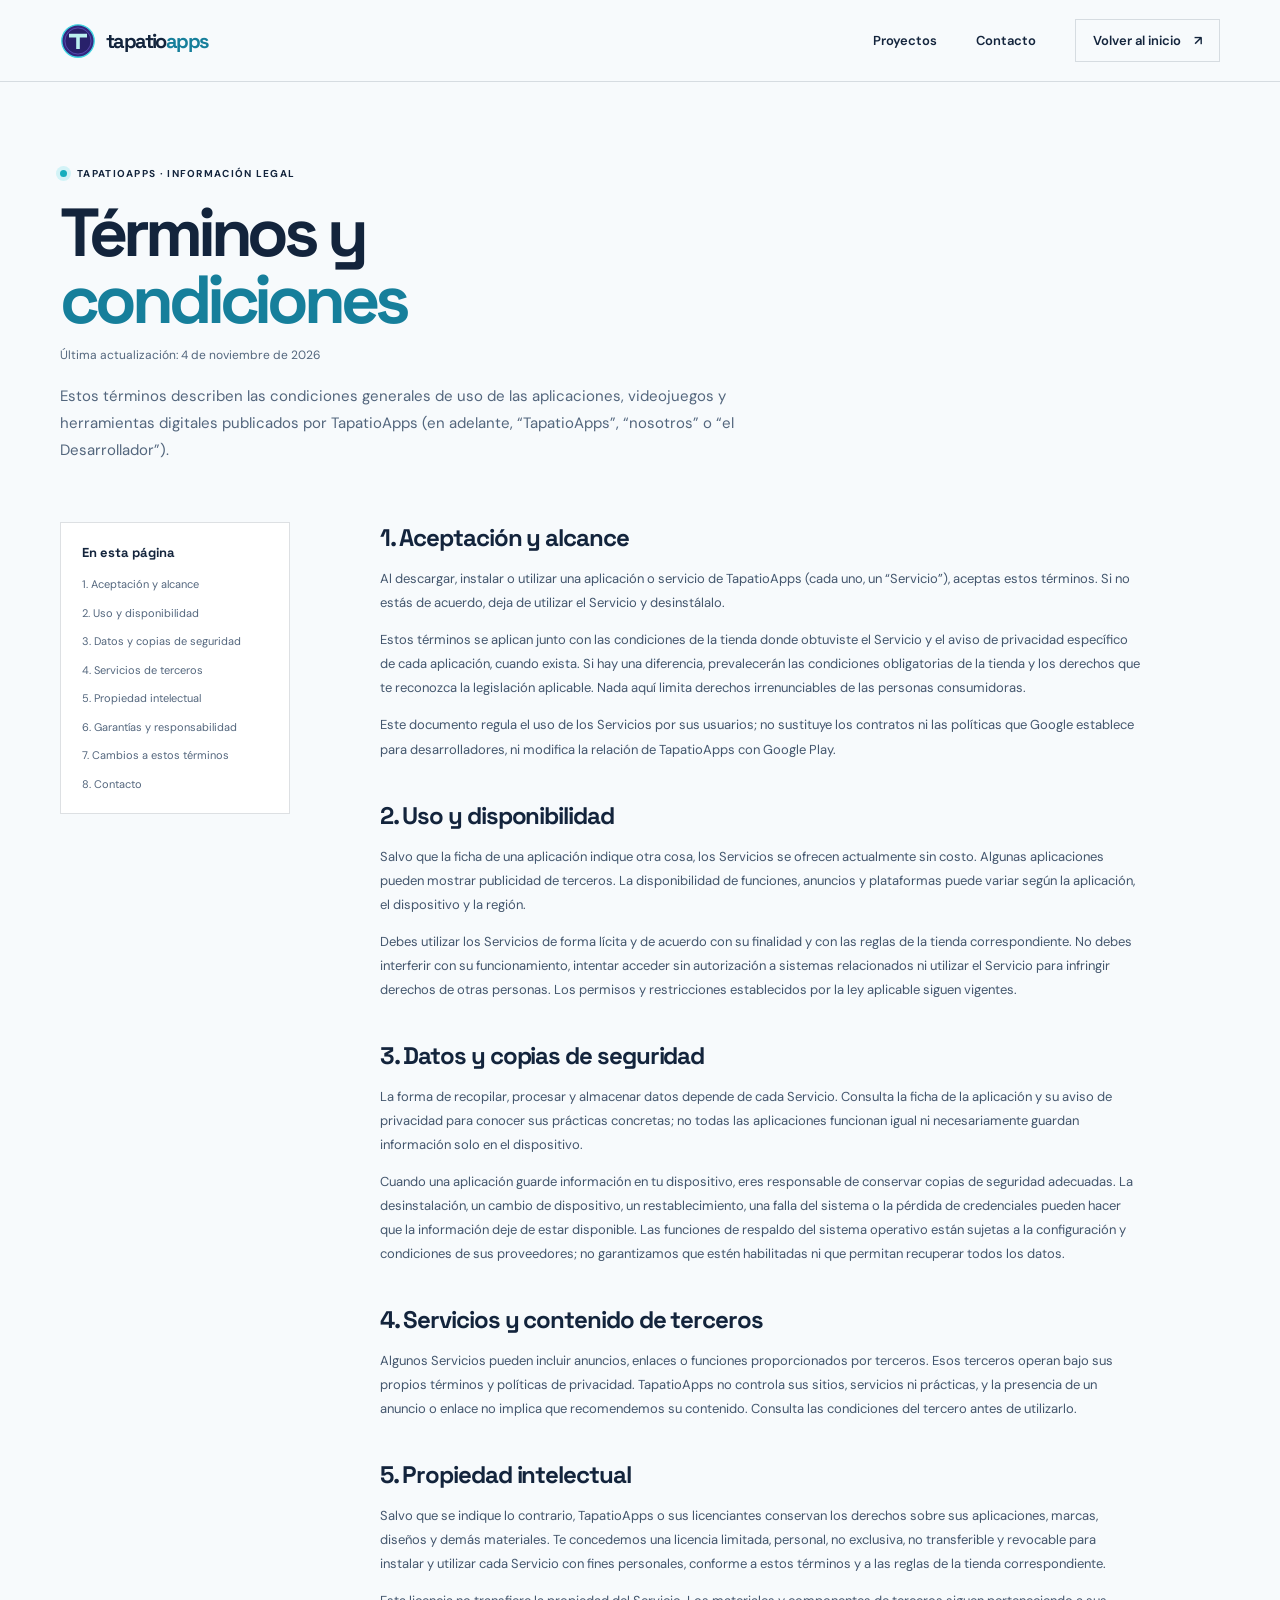
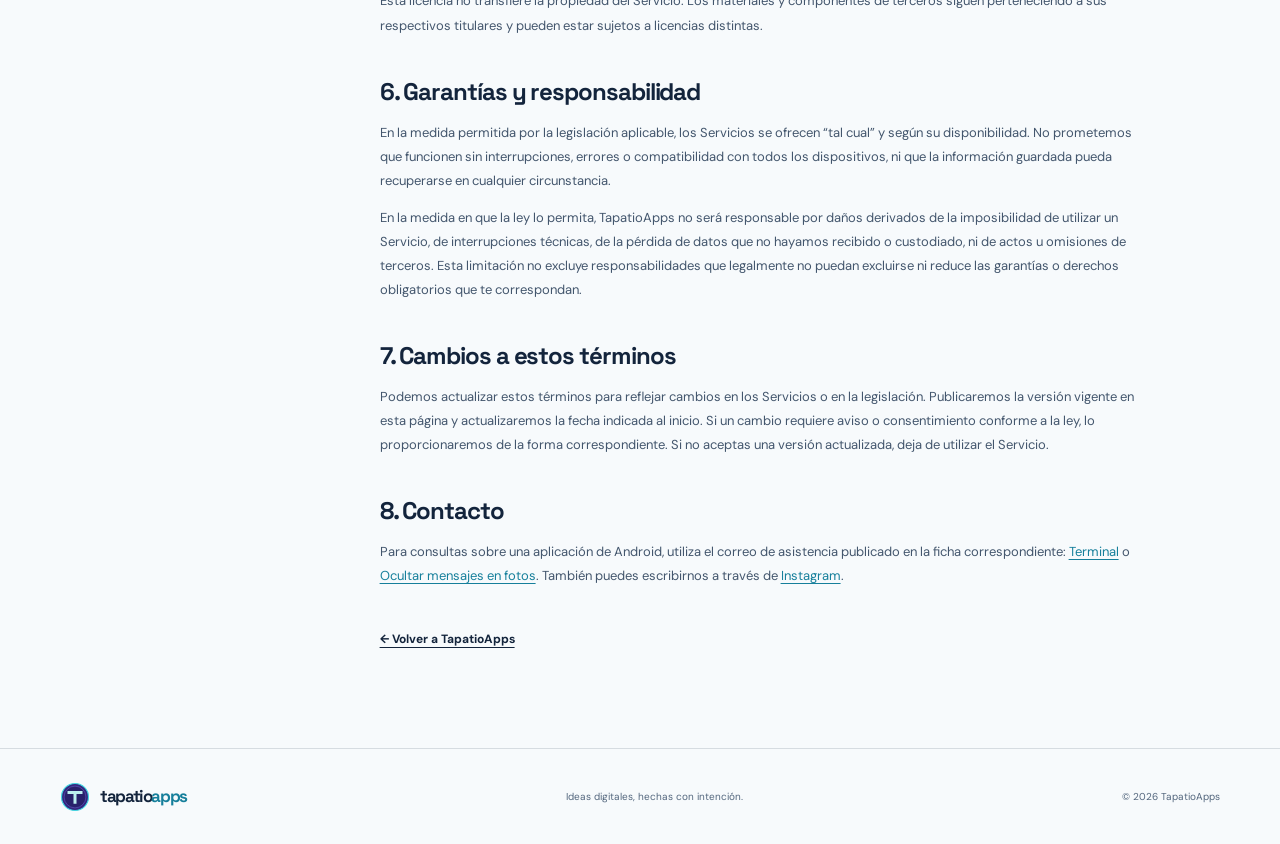
==== terminos.html @ 6501afbd "Terminos y Condiciones" ====
<!doctype html>
<html lang="es">
  <head>
    <meta charset="utf-8">
    <meta name="viewport" content="width=device-width, initial-scale=1">
    <meta name="theme-color" content="#13243c">
    <meta
      name="description"
      content="Términos y condiciones de las aplicaciones y servicios digitales de TapatioApps."
    >
    <title>Términos y condiciones — TapatioApps</title>
    <link rel="icon" type="image/png" sizes="96x96" href="/favicon-96.png">
    <link rel="icon" type="image/svg+xml" href="/favicon.svg">
    <link rel="icon" href="/favicon.ico" sizes="any">
    <link rel="preconnect" href="https://fonts.googleapis.com">
    <link rel="preconnect" href="https://fonts.gstatic.com" crossorigin>
    <link
      href="https://fonts.googleapis.com/css2?family=DM+Sans:wght@400;500;600;700&family=Space+Grotesk:wght@400;500;600;700&display=swap"
      rel="stylesheet"
    >
    <link rel="stylesheet" href="styles.css">
    <script src="script.js" defer></script>
  </head>
  <body>
    <a class="skip-link" href="#contenido">Saltar al contenido</a>
    <header class="site-header">
      <div class="container header-inner">
        <a class="brand" href="index.html" aria-label="TapatioApps, inicio">
          <span class="brand-mark" aria-hidden="true">
            <svg viewBox="0 0 40 40" fill="none">
              <circle cx="20" cy="20" r="18" fill="#33277f" stroke="#42d8e2" stroke-width="1.5"/>
              <circle cx="20" cy="20" r="14.5" fill="#28216b" stroke="#7666d5" stroke-opacity=".65"/>
              <path d="M10 12h20v4h-8v13h-4V16h-8z" fill="#bceff0"/>
            </svg>
          </span>
          <span class="brand-name">tapatio<span>apps</span></span>
        </a>
        <button
          class="menu-toggle"
          type="button"
          aria-expanded="false"
          aria-controls="primary-navigation"
          aria-label="Abrir menú"
        >
          <span></span><span></span>
        </button>
        <nav class="navigation" id="primary-navigation" aria-label="Navegación principal">
          <a href="index.html#proyectos">Proyectos</a>
          <a href="index.html#contacto">Contacto</a>
          <a class="nav-cta" href="index.html">Volver al inicio <span aria-hidden="true">↗</span></a>
        </nav>
      </div>
    </header>

    <main id="contenido" class="terms-main container">
      <header class="terms-heading">
        <p class="eyebrow"><span class="status-dot"></span> TAPATIOAPPS · INFORMACIÓN LEGAL</p>
        <h1>Términos y <span>condiciones</span></h1>
        <p class="terms-updated">Última actualización: 4 de noviembre de 2026</p>
        <p class="terms-intro">
          Estos términos describen las condiciones generales de uso de las aplicaciones,
          videojuegos y herramientas digitales publicados por TapatioApps (en adelante,
          “TapatioApps”, “nosotros” o “el Desarrollador”).
        </p>
      </header>

      <div class="terms-layout">
        <nav class="terms-toc" aria-label="Contenido de los términos">
          <p>En esta página</p>
          <a href="#aceptacion">1. Aceptación y alcance</a>
          <a href="#uso">2. Uso y disponibilidad</a>
          <a href="#datos">3. Datos y copias de seguridad</a>
          <a href="#terceros">4. Servicios de terceros</a>
          <a href="#propiedad">5. Propiedad intelectual</a>
          <a href="#garantias">6. Garantías y responsabilidad</a>
          <a href="#cambios">7. Cambios a estos términos</a>
          <a href="#contacto">8. Contacto</a>
        </nav>

        <article class="terms-content">
          <section id="aceptacion">
            <h2>1. Aceptación y alcance</h2>
            <p>
              Al descargar, instalar o utilizar una aplicación o servicio de TapatioApps
              (cada uno, un “Servicio”), aceptas estos términos. Si no estás de acuerdo,
              deja de utilizar el Servicio y desinstálalo.
            </p>
            <p>
              Estos términos se aplican junto con las condiciones de la tienda donde obtuviste
              el Servicio y el aviso de privacidad específico de cada aplicación, cuando exista.
              Si hay una diferencia, prevalecerán las condiciones obligatorias de la tienda y
              los derechos que te reconozca la legislación aplicable. Nada aquí limita derechos
              irrenunciables de las personas consumidoras.
            </p>
            <p>
              Este documento regula el uso de los Servicios por sus usuarios; no sustituye los
              contratos ni las políticas que Google establece para desarrolladores, ni modifica
              la relación de TapatioApps con Google Play.
            </p>
          </section>

          <section id="uso">
            <h2>2. Uso y disponibilidad</h2>
            <p>
              Salvo que la ficha de una aplicación indique otra cosa, los Servicios se ofrecen
              actualmente sin costo. Algunas aplicaciones pueden mostrar publicidad de terceros.
              La disponibilidad de funciones, anuncios y plataformas puede variar según la
              aplicación, el dispositivo y la región.
            </p>
            <p>
              Debes utilizar los Servicios de forma lícita y de acuerdo con su finalidad y con
              las reglas de la tienda correspondiente. No debes interferir con su funcionamiento,
              intentar acceder sin autorización a sistemas relacionados ni utilizar el Servicio
              para infringir derechos de otras personas. Los permisos y restricciones establecidos
              por la ley aplicable siguen vigentes.
            </p>
          </section>

          <section id="datos">
            <h2>3. Datos y copias de seguridad</h2>
            <p>
              La forma de recopilar, procesar y almacenar datos depende de cada Servicio. Consulta
              la ficha de la aplicación y su aviso de privacidad para conocer sus prácticas
              concretas; no todas las aplicaciones funcionan igual ni necesariamente guardan
              información solo en el dispositivo.
            </p>
            <p>
              Cuando una aplicación guarde información en tu dispositivo, eres responsable de
              conservar copias de seguridad adecuadas. La desinstalación, un cambio de dispositivo,
              un restablecimiento, una falla del sistema o la pérdida de credenciales pueden hacer
              que la información deje de estar disponible. Las funciones de respaldo del sistema
              operativo están sujetas a la configuración y condiciones de sus proveedores; no
              garantizamos que estén habilitadas ni que permitan recuperar todos los datos.
            </p>
          </section>

          <section id="terceros">
            <h2>4. Servicios y contenido de terceros</h2>
            <p>
              Algunos Servicios pueden incluir anuncios, enlaces o funciones proporcionados por
              terceros. Esos terceros operan bajo sus propios términos y políticas de privacidad.
              TapatioApps no controla sus sitios, servicios ni prácticas, y la presencia de un
              anuncio o enlace no implica que recomendemos su contenido. Consulta las condiciones
              del tercero antes de utilizarlo.
            </p>
          </section>

          <section id="propiedad">
            <h2>5. Propiedad intelectual</h2>
            <p>
              Salvo que se indique lo contrario, TapatioApps o sus licenciantes conservan los
              derechos sobre sus aplicaciones, marcas, diseños y demás materiales. Te concedemos
              una licencia limitada, personal, no exclusiva, no transferible y revocable para
              instalar y utilizar cada Servicio con fines personales, conforme a estos términos
              y a las reglas de la tienda correspondiente.
            </p>
            <p>
              Esta licencia no transfiere la propiedad del Servicio. Los materiales y componentes
              de terceros siguen perteneciendo a sus respectivos titulares y pueden estar sujetos
              a licencias distintas.
            </p>
          </section>

          <section id="garantias">
            <h2>6. Garantías y responsabilidad</h2>
            <p>
              En la medida permitida por la legislación aplicable, los Servicios se ofrecen “tal
              cual” y según su disponibilidad. No prometemos que funcionen sin interrupciones,
              errores o compatibilidad con todos los dispositivos, ni que la información guardada
              pueda recuperarse en cualquier circunstancia.
            </p>
            <p>
              En la medida en que la ley lo permita, TapatioApps no será responsable por daños
              derivados de la imposibilidad de utilizar un Servicio, de interrupciones técnicas,
              de la pérdida de datos que no hayamos recibido o custodiado, ni de actos u omisiones
              de terceros. Esta limitación no excluye responsabilidades que legalmente no puedan
              excluirse ni reduce las garantías o derechos obligatorios que te correspondan.
            </p>
          </section>

          <section id="cambios">
            <h2>7. Cambios a estos términos</h2>
            <p>
              Podemos actualizar estos términos para reflejar cambios en los Servicios o en la
              legislación. Publicaremos la versión vigente en esta página y actualizaremos la
              fecha indicada al inicio. Si un cambio requiere aviso o consentimiento conforme a
              la ley, lo proporcionaremos de la forma correspondiente. Si no aceptas una versión
              actualizada, deja de utilizar el Servicio.
            </p>
          </section>

          <section id="contacto">
            <h2>8. Contacto</h2>
            <p>
              Para consultas sobre una aplicación de Android, utiliza el correo de asistencia
              publicado en la ficha correspondiente:
              <a href="https://play.google.com/store/apps/details?id=tapatioapps.todaystask" target="_blank" rel="noopener noreferrer">Terminal</a>
              o
              <a href="https://play.google.com/store/apps/details?id=tapatio.secret.text" target="_blank" rel="noopener noreferrer">Ocultar mensajes en fotos</a>.
              También puedes escribirnos a través de
              <a href="https://www.instagram.com/tapatioapps/" target="_blank" rel="noopener noreferrer">Instagram</a>.
            </p>
          </section>
          <a class="terms-back-link" href="index.html">← Volver a TapatioApps</a>
        </article>
      </div>
    </main>

    <footer class="site-footer">
      <div class="container footer-inner">
        <a class="brand footer-brand" href="index.html" aria-label="TapatioApps, volver al inicio">
          <span class="brand-mark" aria-hidden="true">
            <svg viewBox="0 0 40 40" fill="none">
              <circle cx="20" cy="20" r="18" fill="#33277f" stroke="#42d8e2" stroke-width="1.5"/>
              <circle cx="20" cy="20" r="14.5" fill="#28216b" stroke="#7666d5" stroke-opacity=".65"/>
              <path d="M10 12h20v4h-8v13h-4V16h-8z" fill="#bceff0"/>
            </svg>
          </span>
          <span class="brand-name">tapatio<span>apps</span></span>
        </a>
        <p>Ideas digitales, hechas con intención.</p>
        <span class="copyright">© <span id="current-year">2026</span> TapatioApps</span>
      </div>
    </footer>
  </body>
</html>
---- styles.css ----
:root {
  color-scheme: light;
  --ink: #13243c;
  --ink-soft: #53667d;
  --paper: #f7fafc;
  --paper-deep: #edf3f7;
  --cyan: #42d8e2;
  --cyan-dark: #167f9b;
  --violet: #5141a7;
  --line: rgba(19, 36, 60, .14);
  --display: "Space Grotesk", "Arial", sans-serif;
  --body: "DM Sans", "Arial", sans-serif;
}

* { box-sizing: border-box; }

html { scroll-behavior: smooth; scroll-padding-top: 90px; }

body {
  margin: 0;
  background: var(--paper);
  color: var(--ink);
  font-family: var(--body);
  -webkit-font-smoothing: antialiased;
}

a { color: inherit; }

.container { width: min(1160px, calc(100% - 64px)); margin-inline: auto; }

.skip-link {
  position: absolute;
  top: -60px;
  left: 16px;
  z-index: 20;
  padding: 12px 16px;
  background: var(--cyan);
  color: var(--ink);
}

.skip-link:focus { top: 16px; }

.site-header { height: 82px; border-bottom: 1px solid var(--line); }
.header-inner, .navigation, .brand { display: flex; align-items: center; }
.header-inner { height: 100%; justify-content: space-between; }
.brand { gap: 10px; text-decoration: none; }
.brand-mark { display: grid; width: 36px; height: 36px; color: var(--violet); }
.brand-mark svg { width: 100%; height: 100%; }
.brand-name { font: 700 20px/1 var(--display); letter-spacing: -.08em; }
.brand-name span { color: var(--cyan-dark); }
.navigation { gap: 39px; font-size: 13px; font-weight: 600; }
.navigation a { text-decoration: none; transition: color .2s ease; }
.navigation a:hover, .text-link:hover { color: var(--cyan-dark); }
.navigation .nav-cta { padding: 12px 17px; border: 1px solid var(--line); }
.nav-cta span { margin-left: 10px; }
.menu-toggle { display: none; }

.hero { position: relative; display: grid; min-height: 630px; grid-template-columns: 1.04fr .96fr; align-items: center; gap: 5%; padding-top: 20px; padding-bottom: 56px; }
.eyebrow { display: flex; align-items: center; gap: 10px; margin: 0 0 22px; font-size: 10px; font-weight: 700; letter-spacing: .13em; text-transform: uppercase; }
.status-dot, .project-live i { display: inline-block; width: 7px; height: 7px; border-radius: 50%; background: #16aebd; box-shadow: 0 0 0 4px rgba(66, 216, 226, .2); }
h1, h2, h3, p { margin-top: 0; }
h1, h2, h3 { font-family: var(--display); }
h1 { max-width: 630px; margin-bottom: 23px; font-size: clamp(51px, 6.4vw, 83px); line-height: .98; letter-spacing: -.075em; }
h1 span, .section-heading h2 span, .contact-card h2 span { color: var(--cyan-dark); }
.hero-description { max-width: 460px; margin-bottom: 29px; color: var(--ink-soft); font-size: 16px; line-height: 1.8; }
.hero-actions { display: flex; flex-wrap: wrap; align-items: center; gap: 24px; }
.button { display: inline-flex; min-height: 50px; align-items: center; justify-content: center; gap: 22px; padding: 0 19px; font-size: 12px; font-weight: 700; text-decoration: none; transition: transform .2s ease, background .2s ease; }
.button:hover { transform: translateY(-2px); }
.button-primary { background: var(--cyan); color: var(--ink); }
.button-primary:hover { background: #72e5eb; }
.button-dark { background: var(--ink); color: white; }
.button-dark:hover { background: #234a69; }
.text-link { display: inline-flex; align-items: center; gap: 10px; font-size: 12px; font-weight: 700; text-decoration-thickness: 1px; text-underline-offset: 4px; }
.hero-note { display: flex; align-items: center; gap: 10px; margin-top: 43px; color: var(--ink-soft); font-size: 11px; }
.hero-note span { color: var(--violet); font-size: 18px; }
.hero-art { position: relative; display: grid; min-height: 470px; place-items: center; isolation: isolate; }
.hero-art::before { position: absolute; z-index: -2; width: min(100%, 440px); aspect-ratio: 1; border-radius: 50%; background: radial-gradient(circle, #d9f2f4 0%, #d9f2f4 43%, rgba(217, 242, 244, 0) 70%); content: ""; }
.art-orbit { position: absolute; z-index: -1; width: 350px; height: 350px; border: 1px solid rgba(81, 65, 167, .2); border-radius: 50%; transform: rotate(-22deg) scaleY(.72); }
.orbit-two { width: 410px; height: 410px; transform: rotate(47deg) scaleY(.72); }
.brand-artwork { position: relative; width: min(100%, 450px); aspect-ratio: 1.78; border: 1px solid rgba(19, 36, 60, .15); box-shadow: 0 30px 70px rgba(19, 36, 60, .18); object-fit: cover; transform: rotate(1deg); }
.art-caption { position: absolute; right: 2%; bottom: 25px; display: flex; align-items: center; gap: 8px; color: var(--ink-soft); font-size: 8px; font-weight: 700; letter-spacing: .09em; }
.caption-square { width: 7px; height: 7px; background: var(--cyan-dark); }
.hero-index { position: absolute; right: 0; bottom: 24px; color: #718096; font-size: 8px; letter-spacing: .14em; }

.ticker { overflow: hidden; padding: 18px 0; background: var(--cyan); color: var(--ink); }
.ticker-track { display: flex; width: max-content; align-items: center; gap: 35px; animation: ticker-scroll 32s linear infinite; }
.ticker-track span { font: 700 11px var(--display); letter-spacing: .1em; white-space: nowrap; }
.ticker-track b { font-size: 15px; font-weight: 400; }
@keyframes ticker-scroll { to { transform: translateX(-50%); } }

.section-space { padding-top: 112px; padding-bottom: 110px; }
.section-heading { display: flex; align-items: end; justify-content: space-between; gap: 40px; margin-bottom: 48px; }
.section-number { color: var(--violet); }
.section-heading .eyebrow { margin-bottom: 19px; }
.section-heading h2, .manifesto-copy h2, .contact-card h2 { margin-bottom: 0; font-size: clamp(38px, 4.5vw, 57px); line-height: 1.05; letter-spacing: -.065em; }
.section-intro { max-width: 325px; margin: 0 0 5px; color: var(--ink-soft); font-size: 14px; line-height: 1.8; }
.project-card { display: grid; grid-template-columns: 1fr 1fr; }
.task-card { background: var(--cyan); }
.project-visual { position: relative; display: grid; min-height: 510px; overflow: hidden; place-items: center; background: #c9edf1; }
.visual-grid { position: absolute; inset: 0; opacity: .29; background-image: linear-gradient(rgba(19,36,60,.12) 1px, transparent 1px), linear-gradient(90deg, rgba(19,36,60,.12) 1px, transparent 1px); background-size: 34px 34px; mask-image: linear-gradient(transparent, black 18%, black 80%, transparent); }
.task-phone { position: relative; width: 215px; padding: 7px; overflow: hidden; border: 2px solid #233b5b; border-radius: 26px; background: #13243c; box-shadow: 17px 20px 0 rgba(39, 111, 138, .17), 0 30px 60px rgba(19, 36, 60, .24); transform: rotate(-5deg); }
.task-phone img { display: block; width: 100%; height: auto; border-radius: 18px; }
.visual-sticker { position: absolute; right: 9%; bottom: 13%; padding: 13px 17px; background: #13243c; box-shadow: 4px 4px 0 #f3f7fa; color: white; font: 700 9px/1.45 var(--display); letter-spacing: .06em; transform: rotate(5deg); }
.visual-sticker span { position: absolute; right: 8px; bottom: 8px; color: var(--cyan); }
.project-content { display: flex; flex-direction: column; align-items: flex-start; justify-content: center; padding: 54px clamp(28px, 5.3vw, 73px); }
.project-meta { display: flex; width: 100%; justify-content: space-between; gap: 10px; margin-bottom: 24px; font-size: 8px; font-weight: 700; letter-spacing: .1em; }
.project-type { color: #1c6a85; }
.project-live { display: flex; align-items: center; gap: 8px; }
.project-live i { width: 6px; height: 6px; box-shadow: none; }
.project-content h3 { margin-bottom: 6px; font-size: clamp(36px, 4vw, 48px); letter-spacing: -.07em; }
.project-tagline { margin-bottom: 14px; font: 600 13px var(--display); }
.project-description { max-width: 420px; margin-bottom: 22px; color: #344a63; font-size: 12px; line-height: 1.8; }
.feature-list { display: grid; gap: 12px; margin: 0 0 25px; padding: 0; list-style: none; }
.feature-list li { display: flex; gap: 11px; color: #223b56; font-size: 10px; line-height: 1.6; }
.feature-list li span { color: var(--violet); font-size: 8px; font-weight: 700; }
.project-content .button { min-height: 47px; }
.platform-note { margin: 12px 0 0; color: #405b70; font-size: 9px; }

.next-card { grid-template-columns: 1.06fr .94fr; margin-top: 20px; background: #13243c; color: #f3f7fa; }
.next-visual { position: relative; display: grid; min-height: 350px; overflow: hidden; place-items: center; background: radial-gradient(ellipse at 52% 58%, rgba(48, 197, 216, .22), transparent 56%); }
.next-visual::before, .next-visual::after { position: absolute; width: 280px; height: 280px; border: 1px solid rgba(66,216,226,.22); content: ""; transform: rotate(45deg); }
.next-visual::after { width: 190px; height: 190px; border-color: rgba(139, 119, 223, .4); }
.next-glow { position: absolute; width: 90px; height: 90px; border-radius: 50%; background: rgba(66,216,226,.17); filter: blur(20px); }
.next-question { z-index: 1; color: var(--cyan); font: 500 105px/.8 var(--display); }
.next-pixels { position: absolute; z-index: 1; display: grid; width: 102px; height: 83px; grid-template-columns: repeat(6, 1fr); grid-template-rows: repeat(5, 1fr); }
.next-pixels i { background: #7465d0; }
.next-pixels i:nth-child(1) { grid-area: 1 / 2; }.next-pixels i:nth-child(2) { grid-area: 1 / 5; }
.next-pixels i:nth-child(3) { grid-area: 2 / 1; }.next-pixels i:nth-child(4) { grid-area: 2 / 6; }
.next-pixels i:nth-child(5) { grid-area: 4 / 2; }.next-pixels i:nth-child(6) { grid-area: 4 / 5; }
.next-pixels i:nth-child(7) { grid-area: 5 / 3; }.next-pixels i:nth-child(8) { grid-area: 5 / 4; }
.next-pixels i:nth-child(9) { grid-area: 3 / 1 / 4 / 2; opacity: .45; }
.next-label { position: absolute; right: 11%; bottom: 12%; color: #b9c9d9; font-size: 8px; font-weight: 700; letter-spacing: .12em; line-height: 1.6; }
.next-content { display: flex; flex-direction: column; align-items: flex-start; justify-content: center; padding: 45px clamp(28px, 5.3vw, 65px); }
.next-content .eyebrow { color: #c0cdd9; }
.next-content h3 { margin: 0 0 14px; font-size: clamp(32px, 4vw, 47px); line-height: 1.07; letter-spacing: -.06em; }
.next-content > p:not(.eyebrow) { max-width: 350px; margin-bottom: 22px; color: #c1ceda; font-size: 12px; line-height: 1.8; }
.next-content .text-link { color: var(--cyan); }

.ecosystem-heading { display: flex; align-items: end; justify-content: space-between; gap: 24px; margin: 82px 0 25px; }
.ecosystem-heading .eyebrow { margin-bottom: 0; }
.ecosystem-heading h3 { margin: 0; font-size: 30px; line-height: 1.1; letter-spacing: -.055em; }
.ecosystem-grid { display: grid; grid-template-columns: repeat(3, 1fr); gap: 16px; }
.ecosystem-card { display: flex; min-height: 385px; flex-direction: column; align-items: flex-start; padding: 25px; border: 1px solid var(--line); background: #fff; }
.ecosystem-art { display: grid; width: 100%; height: 170px; margin-bottom: 20px; overflow: hidden; place-items: center; background: #f5f7f8; }
.ecosystem-art img { display: block; width: 100%; height: 100%; object-fit: contain; }
.terecoin-art { background: #fbf5df; }
.terecoin-art img { width: 170px; }
.secret-art img { width: 142px; border-radius: 22px; }
.screen-art { background: #101d34; }
.project-meta-label { margin-bottom: 8px; color: var(--cyan-dark); font-size: 8px; font-weight: 700; letter-spacing: .11em; }
.ecosystem-card h3 { margin-bottom: 9px; font-size: 24px; letter-spacing: -.05em; }
.ecosystem-card > p:not(.project-meta-label) { margin-bottom: 18px; color: var(--ink-soft); font-size: 11px; line-height: 1.75; }
.ecosystem-card .text-link { margin-top: auto; font-size: 11px; }
.terecoin-card { border-top: 2px solid var(--violet); }

.manifesto-section { padding: 110px 0; background: var(--paper-deep); }
.manifesto-inner { display: grid; grid-template-columns: .65fr 1.35fr; gap: 9%; align-items: center; }
.manifesto-symbol { position: relative; display: grid; width: 220px; height: 220px; margin: auto; place-items: center; border: 1px solid rgba(81,65,167,.24); border-radius: 50%; color: var(--violet); }
.manifesto-symbol::before, .manifesto-symbol::after { position: absolute; width: 160px; height: 160px; border: 1px solid rgba(31,166,186,.23); border-radius: 50%; content: ""; }
.manifesto-symbol::after { width: 96px; height: 96px; }
.manifesto-symbol span { z-index: 1; font-size: 66px; }
.manifesto-symbol i { position: absolute; z-index: 2; width: 9px; height: 9px; background: var(--cyan-dark); }
.manifesto-symbol i:nth-of-type(1) { top: 20px; left: 50px; }.manifesto-symbol i:nth-of-type(2) { right: 21px; bottom: 69px; }.manifesto-symbol i:nth-of-type(3) { bottom: 27px; left: 55px; }
.manifesto-copy .eyebrow { margin-bottom: 18px; }
.manifesto-copy h2 { margin-bottom: 39px; font-size: clamp(39px, 4.3vw, 55px); line-height: 1.08; letter-spacing: -.065em; }
.manifesto-copy h2 span { color: var(--cyan-dark); }
.principles { display: grid; grid-template-columns: repeat(3, 1fr); gap: 25px; }
.principles > div { padding-top: 13px; border-top: 1px solid rgba(19,36,60,.2); }
.principles span { color: var(--violet); font-size: 8px; font-weight: 700; letter-spacing: .1em; }
.principles p { margin: 10px 0 0; color: var(--ink-soft); font-size: 10px; line-height: 1.7; }

.contact-section { padding-top: 100px; padding-bottom: 100px; }
.contact-card { position: relative; overflow: hidden; padding: 68px 75px; background: var(--cyan); }
.contact-card .eyebrow { margin-bottom: 17px; }
.contact-card h2 { margin-bottom: 17px; font-size: clamp(46px, 6vw, 70px); }
.contact-card h2 span { color: #392b86; }
.contact-card > p:not(.eyebrow) { max-width: 440px; margin-bottom: 24px; color: #244259; font-size: 13px; line-height: 1.7; }
.contact-card .social-links { display: flex; gap: 12px; }
.social-links a { display: inline-flex; min-width: 135px; justify-content: space-between; padding: 12px 14px; border: 1px solid rgba(19,36,60,.3); font-size: 11px; font-weight: 700; text-decoration: none; transition: background .2s ease; }
.social-links a:hover { background: rgba(255,255,255,.27); }
.contact-decoration { position: absolute; top: 8px; right: 7%; color: rgba(51,39,127,.13); font-size: 250px; line-height: 1; }
.site-footer { border-top: 1px solid var(--line); }
.footer-inner { display: flex; min-height: 95px; align-items: center; justify-content: space-between; gap: 20px; }
.footer-inner > p, .copyright { margin: 0; color: var(--ink-soft); font-size: 10px; }
.footer-brand .brand-mark { width: 30px; height: 30px; }
.footer-brand .brand-name { font-size: 17px; }
.footer-terms { color: var(--ink-soft); font-size: 10px; text-underline-offset: 3px; }
.footer-terms:hover { color: var(--cyan-dark); }

.terms-main { padding-top: 85px; padding-bottom: 100px; }
.terms-heading { max-width: 760px; margin-bottom: 58px; }
.terms-heading .eyebrow { margin-bottom: 20px; }
.terms-heading h1 { margin-bottom: 14px; font-size: clamp(42px, 6vw, 68px); }
.terms-heading h1 span { color: var(--cyan-dark); }
.terms-updated { margin-bottom: 20px; color: var(--ink-soft); font-size: 12px; }
.terms-intro { max-width: 680px; margin-bottom: 0; color: var(--ink-soft); font-size: 15px; line-height: 1.8; }
.terms-layout { display: grid; grid-template-columns: 230px minmax(0, 1fr); align-items: start; gap: clamp(35px, 7vw, 90px); }
.terms-toc { position: sticky; top: 24px; display: grid; gap: 12px; padding: 21px; border: 1px solid var(--line); background: white; }
.terms-toc p { margin: 0 0 3px; font: 700 13px var(--display); }
.terms-toc a { color: var(--ink-soft); font-size: 11px; line-height: 1.5; text-decoration: none; }
.terms-toc a:hover { color: var(--cyan-dark); text-decoration: underline; text-underline-offset: 3px; }
.terms-content { max-width: 760px; }
.terms-content section { margin-bottom: 38px; scroll-margin-top: 25px; }
.terms-content h2 { margin-bottom: 14px; font-size: 24px; letter-spacing: -.045em; }
.terms-content p { margin-bottom: 13px; color: #43566d; font-size: 13px; line-height: 1.85; }
.terms-content a:not(.terms-back-link) { color: var(--cyan-dark); text-underline-offset: 3px; }
.terms-back-link { display: inline-flex; margin-top: 5px; font-size: 12px; font-weight: 700; text-decoration-thickness: 1px; text-underline-offset: 4px; }

@media (prefers-reduced-motion: reduce) {
  *, *::before, *::after { scroll-behavior: auto !important; animation-duration: .01ms !important; animation-iteration-count: 1 !important; transition-duration: .01ms !important; }
}

@media (max-width: 850px) {
  .container { width: min(100% - 44px, 680px); }
  .hero { min-height: auto; grid-template-columns: 1fr; gap: 10px; padding-top: 82px; padding-bottom: 70px; }
  .hero-copy { position: relative; z-index: 1; }
  .hero-art { min-height: 430px; margin-top: -7px; }
  .hero-index { bottom: 20px; }
  .section-space { padding-top: 82px; padding-bottom: 82px; }
  .section-heading { align-items: flex-start; flex-direction: column; gap: 19px; margin-bottom: 32px; }
  .section-intro { max-width: 460px; }
  .project-visual { min-height: 430px; }
  .project-content { padding: 40px 30px; }
  .manifesto-inner { grid-template-columns: 1fr; gap: 50px; }
  .manifesto-symbol { width: 170px; height: 170px; }
  .manifesto-symbol::before { width: 125px; height: 125px; }
  .manifesto-symbol::after { width: 80px; height: 80px; }
  .manifesto-symbol span { font-size: 53px; }
}

@media (max-width: 600px) {
  .container { width: calc(100% - 40px); }
  .site-header { height: 70px; }
  .menu-toggle { display: flex; width: 42px; height: 42px; flex-direction: column; align-items: center; justify-content: center; gap: 6px; border: 1px solid var(--line); background: transparent; cursor: pointer; }
  .menu-toggle span { width: 16px; height: 1px; background: var(--ink); transition: transform .2s ease; }
  .menu-toggle[aria-expanded="true"] span:first-child { transform: translateY(3.5px) rotate(45deg); }
  .menu-toggle[aria-expanded="true"] span:last-child { transform: translateY(-3.5px) rotate(-45deg); }
  .navigation { position: absolute; z-index: 5; top: 69px; right: 0; left: 0; display: none; align-items: stretch; flex-direction: column; gap: 0; padding: 8px 20px 20px; border-bottom: 1px solid var(--line); background: var(--paper); }
  .navigation.is-open { display: flex; }
  .navigation a { padding: 15px 5px; }
  .navigation .nav-cta { margin-top: 6px; padding: 13px 15px; }
  .hero { padding-top: 67px; padding-bottom: 60px; }
  .hero .eyebrow { font-size: 8px; }
  h1 { font-size: clamp(41px, 11vw, 59px); }
  .hero-description { max-width: 420px; font-size: 14px; }
  .hero-actions { align-items: flex-start; flex-direction: column; gap: 17px; }
  .hero-note { margin-top: 30px; font-size: 9px; }
  .hero-art { min-height: 355px; overflow: hidden; margin-top: 12px; }
  .art-orbit { width: 280px; height: 280px; }
  .orbit-two { width: 330px; height: 330px; }
  .art-caption { right: 0; bottom: 14px; font-size: 7px; }
  .hero-index { font-size: 7px; }
  .ticker { padding: 15px 0; }
  .ticker-track { gap: 23px; }
  .ticker-track span { font-size: 9px; }
  .section-space { padding-top: 69px; padding-bottom: 69px; }
  .section-heading h2, .manifesto-copy h2 { font-size: 40px; }
  .project-card, .next-card { grid-template-columns: 1fr; }
  .project-visual { min-height: 390px; }
  .task-phone { width: 205px; }
  .project-content { padding: 34px 25px 36px; }
  .project-meta { margin-bottom: 18px; }
  .project-content h3 { font-size: 39px; }
  .feature-list li { font-size: 10px; }
  .next-visual { min-height: 280px; }
  .next-content { padding: 35px 25px 39px; }
  .next-content h3 { font-size: 38px; }
  .ecosystem-heading { align-items: flex-start; flex-direction: column; gap: 12px; margin-top: 58px; }
  .ecosystem-heading h3 { font-size: 28px; }
  .ecosystem-grid { grid-template-columns: 1fr; gap: 12px; }
  .ecosystem-card { min-height: 0; padding: 22px; }
  .manifesto-section { padding: 73px 0; }
  .manifesto-inner { gap: 40px; }
  .manifesto-copy h2 { margin-bottom: 29px; }
  .principles { grid-template-columns: 1fr; gap: 16px; }
  .principles > div { display: grid; grid-template-columns: 95px 1fr; gap: 12px; }
  .principles p { margin: 0; }
  .contact-section { padding-top: 58px; padding-bottom: 58px; }
  .contact-card { padding: 45px 25px; }
  .contact-card .eyebrow { max-width: 220px; font-size: 8px; }
  .contact-card h2 { font-size: 47px; }
  .contact-card > p:not(.eyebrow) { font-size: 12px; }
  .contact-decoration { top: 8px; right: -38px; font-size: 170px; }
  .social-links { flex-wrap: wrap; }
  .social-links a { min-width: 125px; }
  .footer-inner { min-height: 125px; flex-wrap: wrap; justify-content: space-between; gap: 5px 16px; padding-top: 20px; padding-bottom: 20px; }
  .footer-inner > p { order: 1; width: 100%; }
  .copyright { font-size: 9px; }
  .footer-terms { font-size: 9px; }
  .terms-main { padding-top: 58px; padding-bottom: 65px; }
  .terms-heading { margin-bottom: 40px; }
  .terms-heading h1 { font-size: clamp(39px, 11vw, 56px); }
  .terms-intro { font-size: 13px; }
  .terms-layout { grid-template-columns: 1fr; gap: 35px; }
  .terms-toc { position: static; gap: 10px; }
  .terms-content h2 { font-size: 21px; }
  .terms-content p { font-size: 12px; }
}
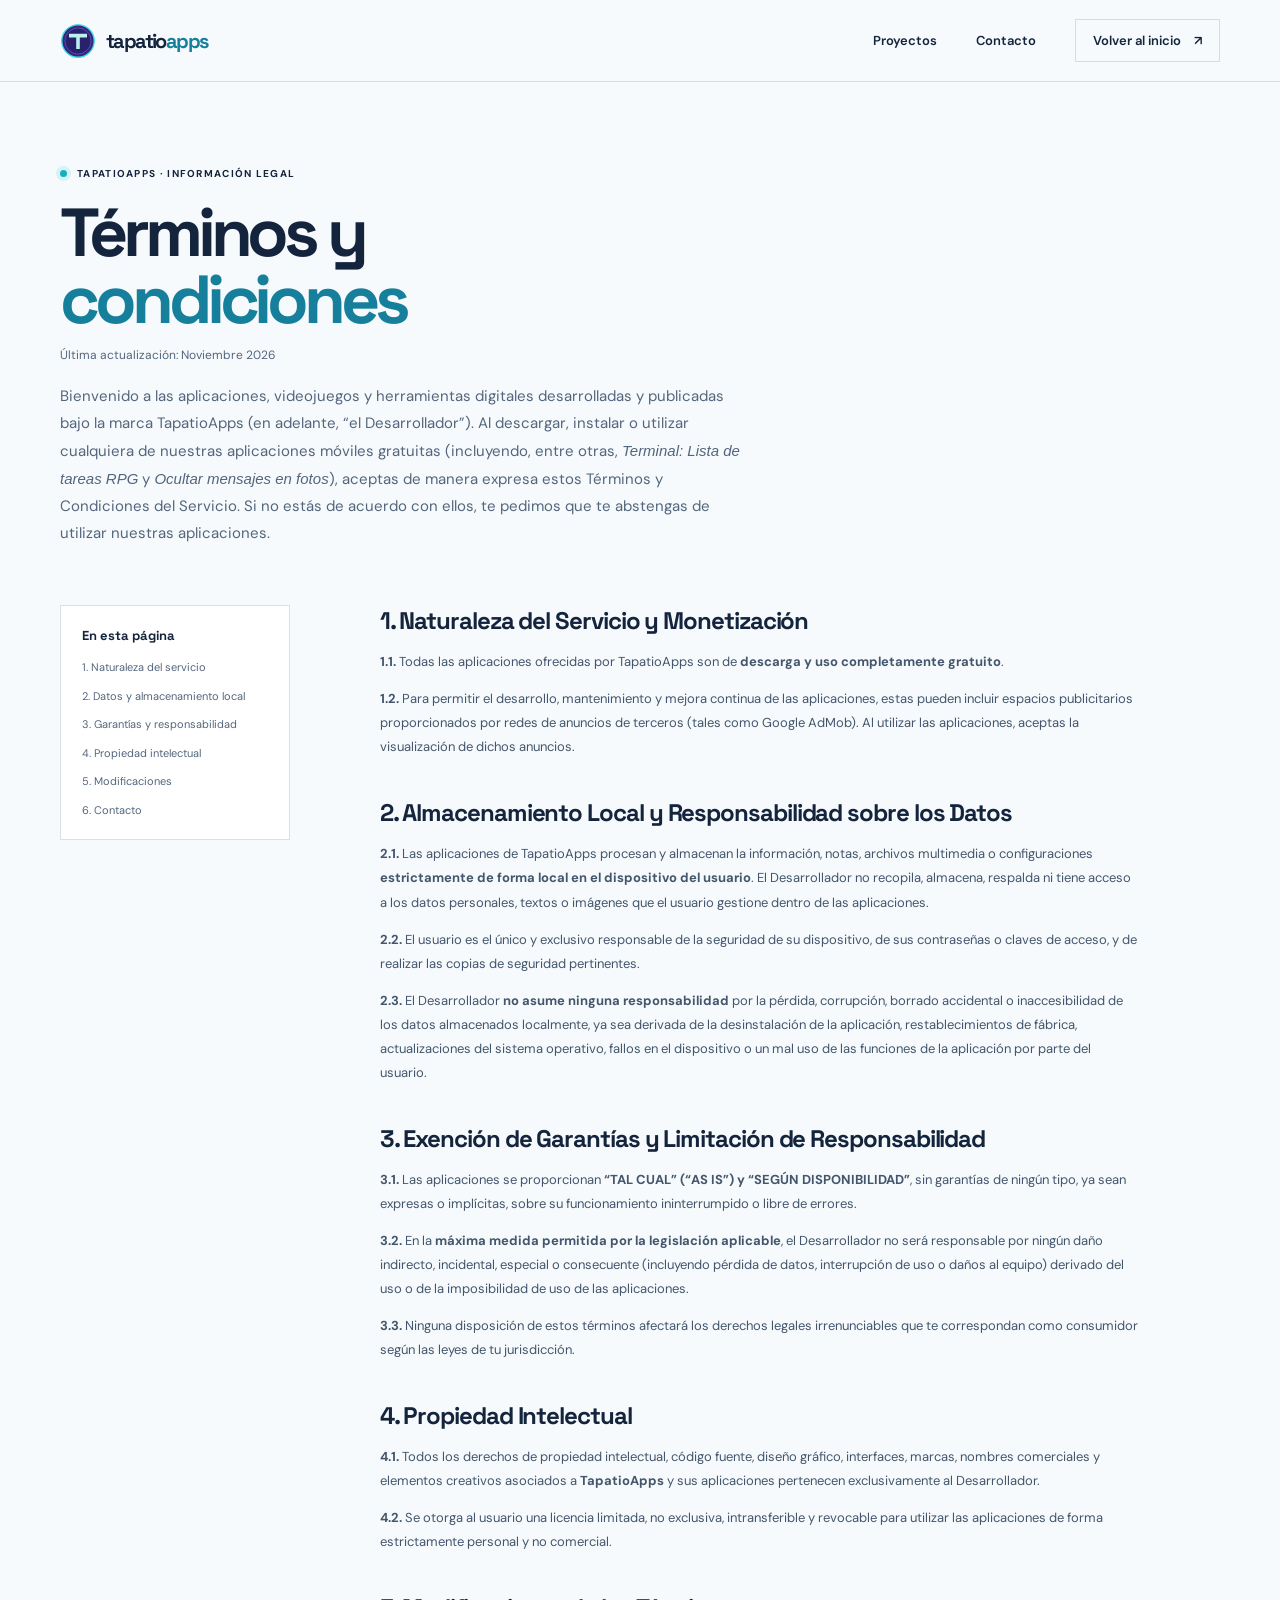
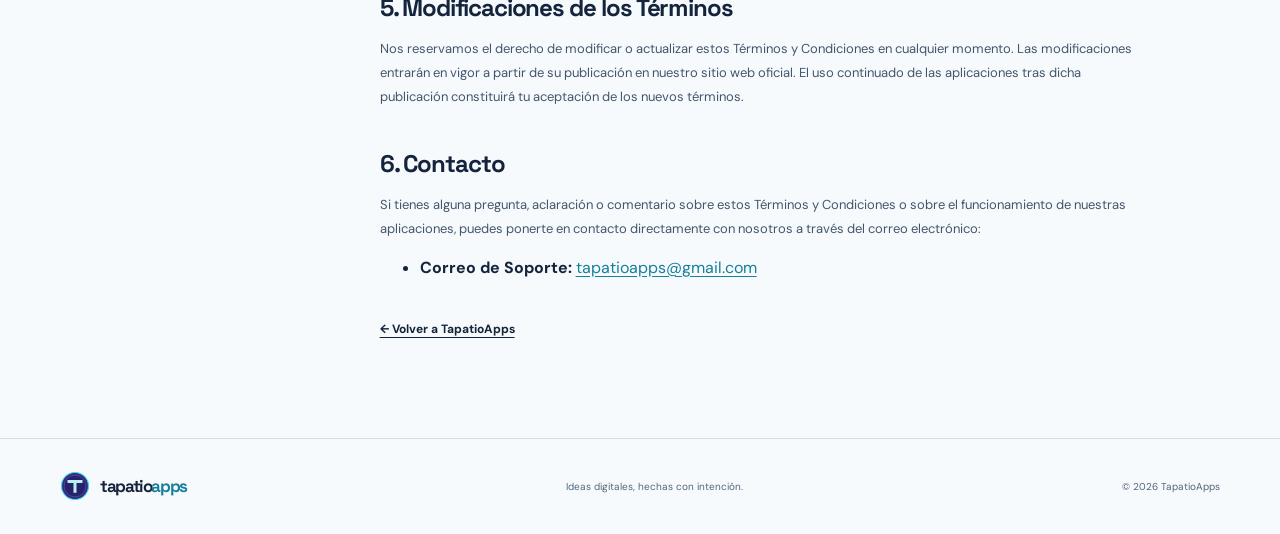
==== commit c1e7e86d: "update de terminos" ====
--- a/terminos.html
+++ b/terminos.html
@@ -56,150 +56,121 @@
       <header class="terms-heading">
         <p class="eyebrow"><span class="status-dot"></span> TAPATIOAPPS · INFORMACIÓN LEGAL</p>
         <h1>Términos y <span>condiciones</span></h1>
-        <p class="terms-updated">Última actualización: 4 de noviembre de 2026</p>
+        <p class="terms-updated">Última actualización: Noviembre 2026</p>
         <p class="terms-intro">
-          Estos términos describen las condiciones generales de uso de las aplicaciones,
-          videojuegos y herramientas digitales publicados por TapatioApps (en adelante,
-          “TapatioApps”, “nosotros” o “el Desarrollador”).
+          Bienvenido a las aplicaciones, videojuegos y herramientas digitales desarrolladas y
+          publicadas bajo la marca TapatioApps (en adelante, “el Desarrollador”). Al descargar,
+          instalar o utilizar cualquiera de nuestras aplicaciones móviles gratuitas (incluyendo,
+          entre otras, <em>Terminal: Lista de tareas RPG</em> y <em>Ocultar mensajes en fotos</em>),
+          aceptas de manera expresa estos Términos y Condiciones del Servicio. Si no estás de
+          acuerdo con ellos, te pedimos que te abstengas de utilizar nuestras aplicaciones.
         </p>
       </header>
 
       <div class="terms-layout">
         <nav class="terms-toc" aria-label="Contenido de los términos">
           <p>En esta página</p>
-          <a href="#aceptacion">1. Aceptación y alcance</a>
-          <a href="#uso">2. Uso y disponibilidad</a>
-          <a href="#datos">3. Datos y copias de seguridad</a>
-          <a href="#terceros">4. Servicios de terceros</a>
-          <a href="#propiedad">5. Propiedad intelectual</a>
-          <a href="#garantias">6. Garantías y responsabilidad</a>
-          <a href="#cambios">7. Cambios a estos términos</a>
-          <a href="#contacto">8. Contacto</a>
+          <a href="#naturaleza">1. Naturaleza del servicio</a>
+          <a href="#datos">2. Datos y almacenamiento local</a>
+          <a href="#garantias">3. Garantías y responsabilidad</a>
+          <a href="#propiedad">4. Propiedad intelectual</a>
+          <a href="#cambios">5. Modificaciones</a>
+          <a href="#contacto">6. Contacto</a>
         </nav>
 
         <article class="terms-content">
-          <section id="aceptacion">
-            <h2>1. Aceptación y alcance</h2>
+          <section id="naturaleza">
+            <h2>1. Naturaleza del Servicio y Monetización</h2>
             <p>
-              Al descargar, instalar o utilizar una aplicación o servicio de TapatioApps
-              (cada uno, un “Servicio”), aceptas estos términos. Si no estás de acuerdo,
-              deja de utilizar el Servicio y desinstálalo.
+              <strong>1.1.</strong> Todas las aplicaciones ofrecidas por TapatioApps son de
+              <strong>descarga y uso completamente gratuito</strong>.
             </p>
             <p>
-              Estos términos se aplican junto con las condiciones de la tienda donde obtuviste
-              el Servicio y el aviso de privacidad específico de cada aplicación, cuando exista.
-              Si hay una diferencia, prevalecerán las condiciones obligatorias de la tienda y
-              los derechos que te reconozca la legislación aplicable. Nada aquí limita derechos
-              irrenunciables de las personas consumidoras.
-            </p>
-            <p>
-              Este documento regula el uso de los Servicios por sus usuarios; no sustituye los
-              contratos ni las políticas que Google establece para desarrolladores, ni modifica
-              la relación de TapatioApps con Google Play.
-            </p>
-          </section>
-
-          <section id="uso">
-            <h2>2. Uso y disponibilidad</h2>
-            <p>
-              Salvo que la ficha de una aplicación indique otra cosa, los Servicios se ofrecen
-              actualmente sin costo. Algunas aplicaciones pueden mostrar publicidad de terceros.
-              La disponibilidad de funciones, anuncios y plataformas puede variar según la
-              aplicación, el dispositivo y la región.
-            </p>
-            <p>
-              Debes utilizar los Servicios de forma lícita y de acuerdo con su finalidad y con
-              las reglas de la tienda correspondiente. No debes interferir con su funcionamiento,
-              intentar acceder sin autorización a sistemas relacionados ni utilizar el Servicio
-              para infringir derechos de otras personas. Los permisos y restricciones establecidos
-              por la ley aplicable siguen vigentes.
+              <strong>1.2.</strong> Para permitir el desarrollo, mantenimiento y mejora continua
+              de las aplicaciones, estas pueden incluir espacios publicitarios proporcionados
+              por redes de anuncios de terceros (tales como Google AdMob). Al utilizar las
+              aplicaciones, aceptas la visualización de dichos anuncios.
             </p>
           </section>
 
           <section id="datos">
-            <h2>3. Datos y copias de seguridad</h2>
+            <h2>2. Almacenamiento Local y Responsabilidad sobre los Datos</h2>
             <p>
-              La forma de recopilar, procesar y almacenar datos depende de cada Servicio. Consulta
-              la ficha de la aplicación y su aviso de privacidad para conocer sus prácticas
-              concretas; no todas las aplicaciones funcionan igual ni necesariamente guardan
-              información solo en el dispositivo.
+              <strong>2.1.</strong> Las aplicaciones de TapatioApps procesan y almacenan la
+              información, notas, archivos multimedia o configuraciones <strong>estrictamente
+              de forma local en el dispositivo del usuario</strong>. El Desarrollador no recopila,
+              almacena, respalda ni tiene acceso a los datos personales, textos o imágenes que el
+              usuario gestione dentro de las aplicaciones.
             </p>
             <p>
-              Cuando una aplicación guarde información en tu dispositivo, eres responsable de
-              conservar copias de seguridad adecuadas. La desinstalación, un cambio de dispositivo,
-              un restablecimiento, una falla del sistema o la pérdida de credenciales pueden hacer
-              que la información deje de estar disponible. Las funciones de respaldo del sistema
-              operativo están sujetas a la configuración y condiciones de sus proveedores; no
-              garantizamos que estén habilitadas ni que permitan recuperar todos los datos.
+              <strong>2.2.</strong> El usuario es el único y exclusivo responsable de la seguridad
+              de su dispositivo, de sus contraseñas o claves de acceso, y de realizar las copias
+              de seguridad pertinentes.
+            </p>
+            <p>
+              <strong>2.3.</strong> El Desarrollador <strong>no asume ninguna responsabilidad</strong>
+              por la pérdida, corrupción, borrado accidental o inaccesibilidad de los datos
+              almacenados localmente, ya sea derivada de la desinstalación de la aplicación,
+              restablecimientos de fábrica, actualizaciones del sistema operativo, fallos en el
+              dispositivo o un mal uso de las funciones de la aplicación por parte del usuario.
             </p>
           </section>
 
-          <section id="terceros">
-            <h2>4. Servicios y contenido de terceros</h2>
+          <section id="garantias">
+            <h2>3. Exención de Garantías y Limitación de Responsabilidad</h2>
             <p>
-              Algunos Servicios pueden incluir anuncios, enlaces o funciones proporcionados por
-              terceros. Esos terceros operan bajo sus propios términos y políticas de privacidad.
-              TapatioApps no controla sus sitios, servicios ni prácticas, y la presencia de un
-              anuncio o enlace no implica que recomendemos su contenido. Consulta las condiciones
-              del tercero antes de utilizarlo.
+              <strong>3.1.</strong> Las aplicaciones se proporcionan <strong>“TAL CUAL” (“AS IS”)
+              y “SEGÚN DISPONIBILIDAD”</strong>, sin garantías de ningún tipo, ya sean expresas o
+              implícitas, sobre su funcionamiento ininterrumpido o libre de errores.
+            </p>
+            <p>
+              <strong>3.2.</strong> En la <strong>máxima medida permitida por la legislación
+              aplicable</strong>, el Desarrollador no será responsable por ningún daño indirecto,
+              incidental, especial o consecuente (incluyendo pérdida de datos, interrupción de uso
+              o daños al equipo) derivado del uso o de la imposibilidad de uso de las aplicaciones.
+            </p>
+            <p>
+              <strong>3.3.</strong> Ninguna disposición de estos términos afectará los derechos
+              legales irrenunciables que te correspondan como consumidor según las leyes de tu
+              jurisdicción.
             </p>
           </section>
 
           <section id="propiedad">
-            <h2>5. Propiedad intelectual</h2>
+            <h2>4. Propiedad Intelectual</h2>
             <p>
-              Salvo que se indique lo contrario, TapatioApps o sus licenciantes conservan los
-              derechos sobre sus aplicaciones, marcas, diseños y demás materiales. Te concedemos
-              una licencia limitada, personal, no exclusiva, no transferible y revocable para
-              instalar y utilizar cada Servicio con fines personales, conforme a estos términos
-              y a las reglas de la tienda correspondiente.
+              <strong>4.1.</strong> Todos los derechos de propiedad intelectual, código fuente,
+              diseño gráfico, interfaces, marcas, nombres comerciales y elementos creativos
+              asociados a <strong>TapatioApps</strong> y sus aplicaciones pertenecen
+              exclusivamente al Desarrollador.
             </p>
             <p>
-              Esta licencia no transfiere la propiedad del Servicio. Los materiales y componentes
-              de terceros siguen perteneciendo a sus respectivos titulares y pueden estar sujetos
-              a licencias distintas.
-            </p>
-          </section>
-
-          <section id="garantias">
-            <h2>6. Garantías y responsabilidad</h2>
-            <p>
-              En la medida permitida por la legislación aplicable, los Servicios se ofrecen “tal
-              cual” y según su disponibilidad. No prometemos que funcionen sin interrupciones,
-              errores o compatibilidad con todos los dispositivos, ni que la información guardada
-              pueda recuperarse en cualquier circunstancia.
-            </p>
-            <p>
-              En la medida en que la ley lo permita, TapatioApps no será responsable por daños
-              derivados de la imposibilidad de utilizar un Servicio, de interrupciones técnicas,
-              de la pérdida de datos que no hayamos recibido o custodiado, ni de actos u omisiones
-              de terceros. Esta limitación no excluye responsabilidades que legalmente no puedan
-              excluirse ni reduce las garantías o derechos obligatorios que te correspondan.
+              <strong>4.2.</strong> Se otorga al usuario una licencia limitada, no exclusiva,
+              intransferible y revocable para utilizar las aplicaciones de forma estrictamente
+              personal y no comercial.
             </p>
           </section>
 
           <section id="cambios">
-            <h2>7. Cambios a estos términos</h2>
+            <h2>5. Modificaciones de los Términos</h2>
             <p>
-              Podemos actualizar estos términos para reflejar cambios en los Servicios o en la
-              legislación. Publicaremos la versión vigente en esta página y actualizaremos la
-              fecha indicada al inicio. Si un cambio requiere aviso o consentimiento conforme a
-              la ley, lo proporcionaremos de la forma correspondiente. Si no aceptas una versión
-              actualizada, deja de utilizar el Servicio.
+              Nos reservamos el derecho de modificar o actualizar estos Términos y Condiciones
+              en cualquier momento. Las modificaciones entrarán en vigor a partir de su
+              publicación en nuestro sitio web oficial. El uso continuado de las aplicaciones
+              tras dicha publicación constituirá tu aceptación de los nuevos términos.
             </p>
           </section>
 
           <section id="contacto">
-            <h2>8. Contacto</h2>
+            <h2>6. Contacto</h2>
             <p>
-              Para consultas sobre una aplicación de Android, utiliza el correo de asistencia
-              publicado en la ficha correspondiente:
-              <a href="https://play.google.com/store/apps/details?id=tapatioapps.todaystask" target="_blank" rel="noopener noreferrer">Terminal</a>
-              o
-              <a href="https://play.google.com/store/apps/details?id=tapatio.secret.text" target="_blank" rel="noopener noreferrer">Ocultar mensajes en fotos</a>.
-              También puedes escribirnos a través de
-              <a href="https://www.instagram.com/tapatioapps/" target="_blank" rel="noopener noreferrer">Instagram</a>.
+              Si tienes alguna pregunta, aclaración o comentario sobre estos Términos y
+              Condiciones o sobre el funcionamiento de nuestras aplicaciones, puedes ponerte en
+              contacto directamente con nosotros a través del correo electrónico:
             </p>
+            <ul>
+              <li><strong>Correo de Soporte:</strong> <a href="mailto:tapatioapps@gmail.com">tapatioapps@gmail.com</a></li>
+            </ul>
           </section>
           <a class="terms-back-link" href="index.html">← Volver a TapatioApps</a>
         </article>
